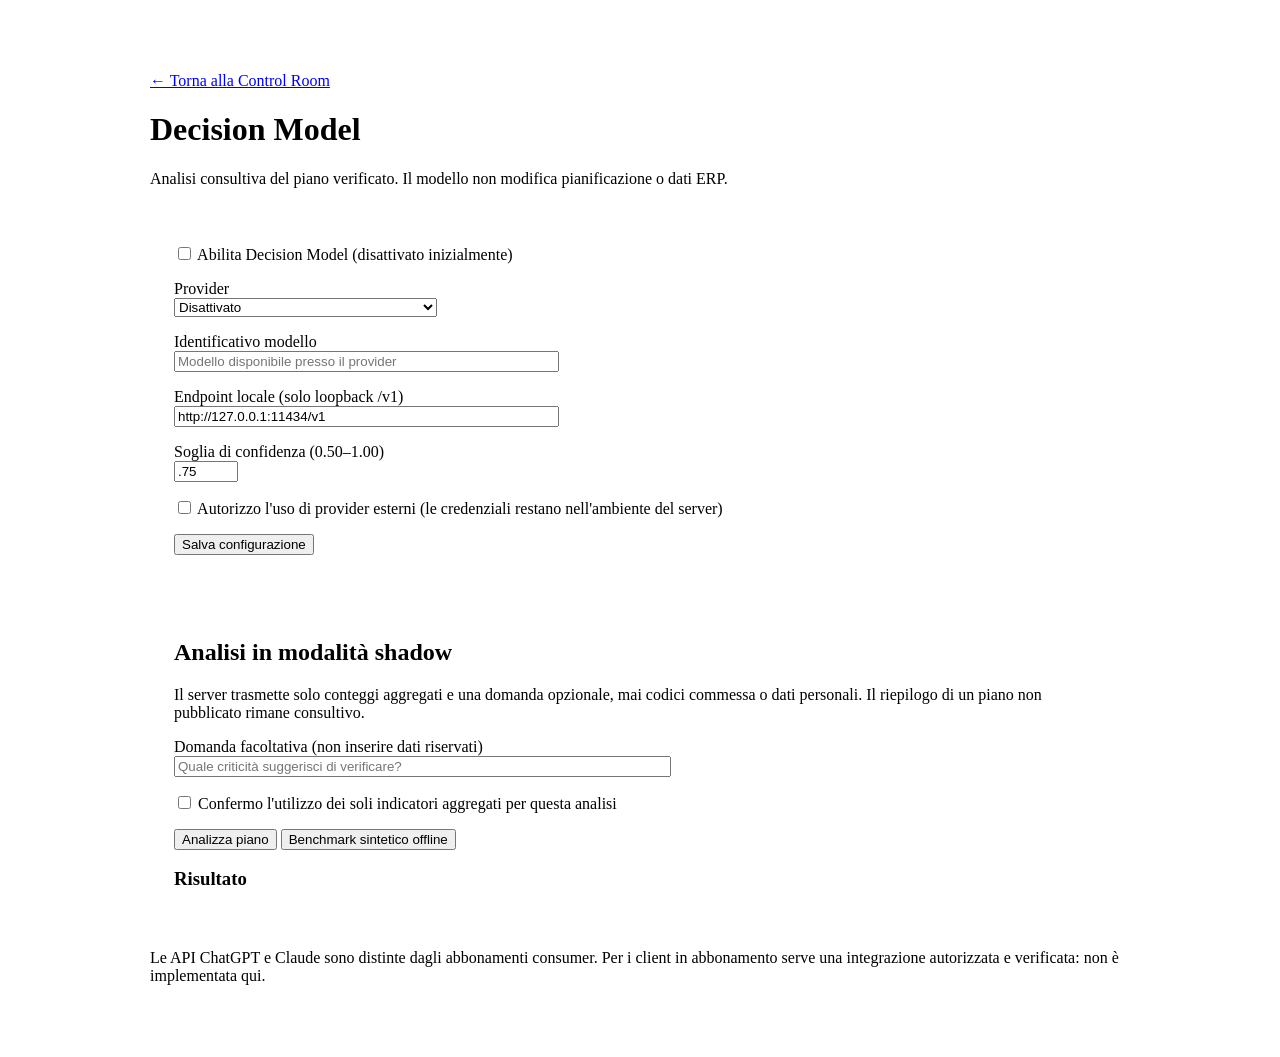
==== src/planning_factory/web/decision-model.html @ 1db57f5a "feat: add Decision Model settings and shadow analysis UI" ====
<!doctype html>
<html lang="it">
<head><meta charset="utf-8"><meta name="viewport" content="width=device-width,initial-scale=1">
<title>Planning Factory · Decision Model</title><link rel="stylesheet" href="/styles.css">
<script defer src="/decision-model.js"></script></head>
<body><main class="main" style="max-width:980px;margin:2rem auto;padding:1.5rem">
<p><a href="/">← Torna alla Control Room</a></p>
<h1>Decision Model</h1>
<p>Analisi consultiva del piano verificato. Il modello non modifica pianificazione o dati ERP.</p>
<section class="summary-section" style="padding:1.5rem">
<form id="decision-form">
<p><label><input id="enabled" type="checkbox"> Abilita Decision Model (disattivato inizialmente)</label></p>
<p><label for="provider">Provider</label><br><select id="provider">
<option value="disabled">Disattivato</option><option value="baseline">Baseline locale deterministica (senza AI)</option>
<option value="local">Ollama / OpenAI-compatible locale</option><option value="openrouter">OpenRouter Chat</option>
<option value="openai">OpenAI API</option><option value="anthropic">Anthropic API</option></select></p>
<p><label for="model">Identificativo modello</label><br><input id="model" maxlength="120" placeholder="Modello disponibile presso il provider" size="46"></p>
<p><label for="endpoint">Endpoint locale (solo loopback /v1)</label><br><input id="endpoint" size="46" value="http://127.0.0.1:11434/v1"></p>
<p><label for="threshold">Soglia di confidenza (0.50–1.00)</label><br><input id="threshold" type="number" min=".5" max="1" step=".01" value=".75"></p>
<p><label><input id="external_approved" type="checkbox"> Autorizzo l'uso di provider esterni (le credenziali restano nell'ambiente del server)</label></p>
<button class="btn btn-primary" type="submit">Salva configurazione</button>
</form></section>
<section class="summary-section" style="padding:1.5rem;margin-top:1rem">
<h2>Analisi in modalità shadow</h2>
<p>Il server trasmette solo conteggi aggregati e una domanda opzionale, mai codici commessa o dati personali. Il riepilogo di un piano non pubblicato rimane consultivo.</p>
<p><label for="question">Domanda facoltativa (non inserire dati riservati)</label><br><input id="question" maxlength="500" size="60" placeholder="Quale criticità suggerisci di verificare?"></p>
<p><label><input id="approved" type="checkbox"> Confermo l'utilizzo dei soli indicatori aggregati per questa analisi</label></p>
<button id="analyze" class="btn btn-primary" type="button">Analizza piano</button>
<button id="benchmark" class="btn btn-muted" type="button">Benchmark sintetico offline</button>
<h3>Risultato</h3><pre id="result" role="status" aria-live="polite" style="white-space:pre-wrap;overflow-wrap:anywhere"></pre>
</section>
<p>Le API ChatGPT e Claude sono distinte dagli abbonamenti consumer. Per i client in abbonamento serve una integrazione autorizzata e verificata: non è implementata qui.</p>
</main></body></html>
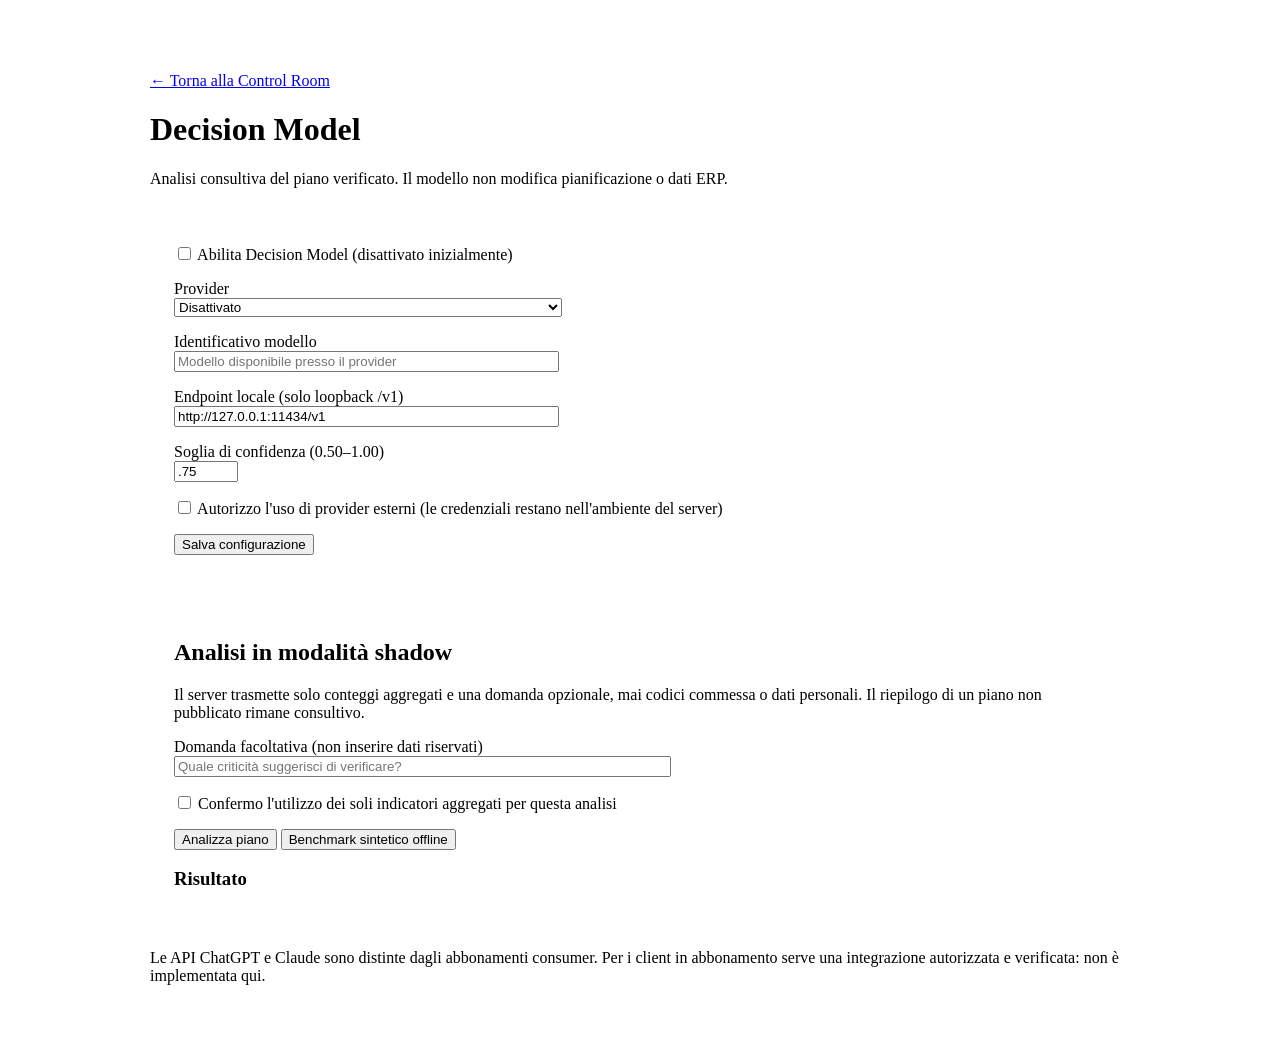
==== commit a6e6d649: "feat: expose native decision model providers in settings UI" ====
--- a/src/planning_factory/web/decision-model.html
+++ b/src/planning_factory/web/decision-model.html
@@ -12,7 +12,7 @@
 <p><label><input id="enabled" type="checkbox"> Abilita Decision Model (disattivato inizialmente)</label></p>
 <p><label for="provider">Provider</label><br><select id="provider">
 <option value="disabled">Disattivato</option><option value="baseline">Baseline locale deterministica (senza AI)</option>
-<option value="local">Ollama / OpenAI-compatible locale</option><option value="openrouter">OpenRouter Chat</option>
+<option value="local">Ollama / OpenAI-compatible locale</option><option value="openrouter_decisions">OpenRouter Decisions (ScaleDown / Jev / modelli compatibili)</option><option value="openai_decisions">OpenAI Decisions API (gpt-6-luna)</option><option value="openrouter">OpenRouter Chat</option>
 <option value="openai">OpenAI API</option><option value="anthropic">Anthropic API</option></select></p>
 <p><label for="model">Identificativo modello</label><br><input id="model" maxlength="120" placeholder="Modello disponibile presso il provider" size="46"></p>
 <p><label for="endpoint">Endpoint locale (solo loopback /v1)</label><br><input id="endpoint" size="46" value="http://127.0.0.1:11434/v1"></p>
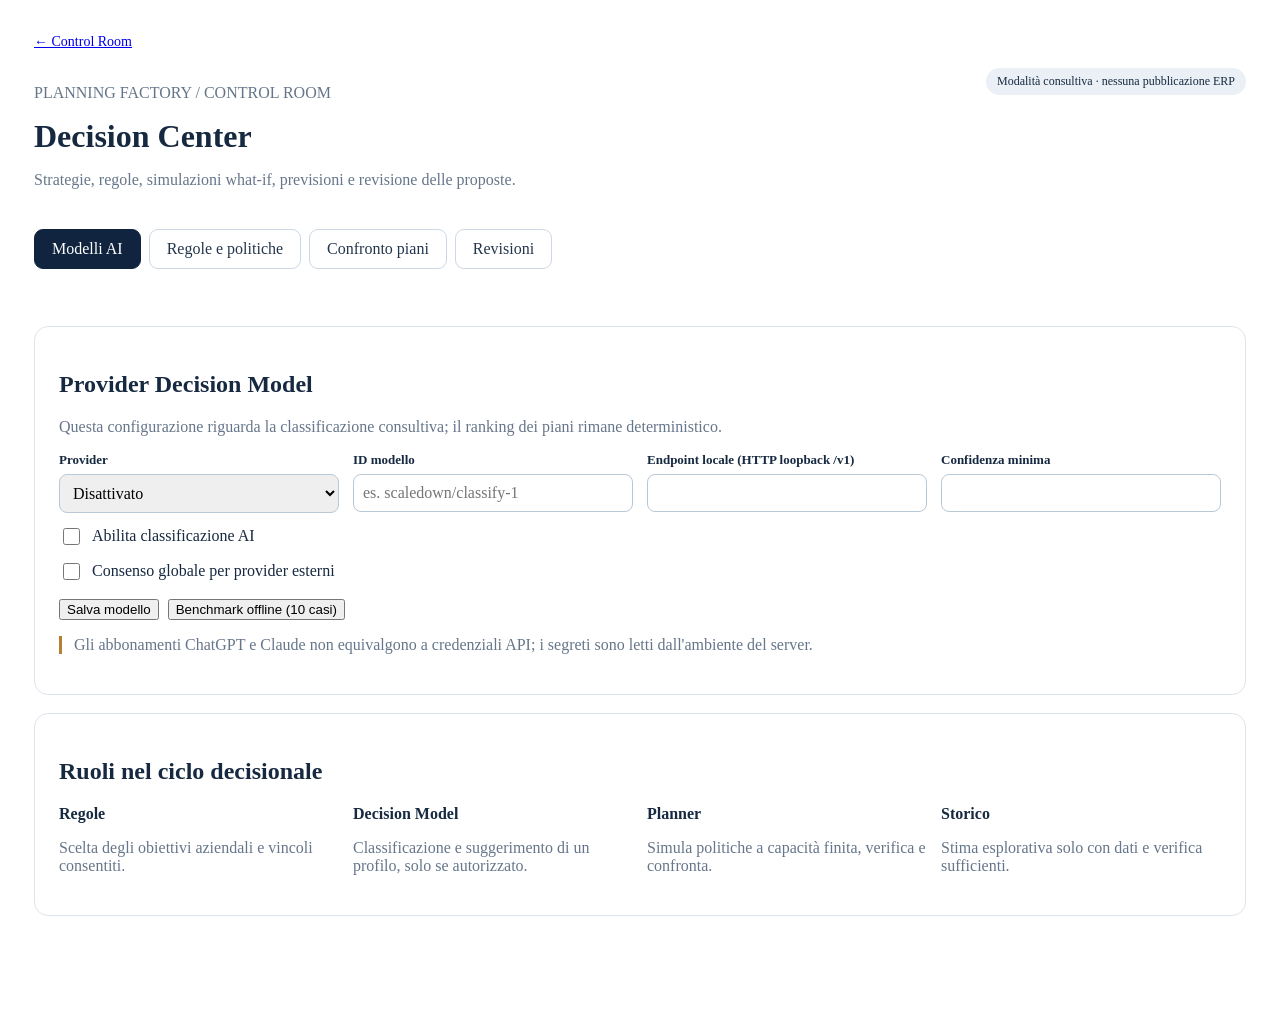
==== commit 36e61492: "feat: full Decision Center UI for providers, rules, what-if comparisons and approvals" ====
--- a/src/planning_factory/web/decision-model.html
+++ b/src/planning_factory/web/decision-model.html
@@ -1,33 +1,102 @@
 <!doctype html>
-<html lang="it">
-<head><meta charset="utf-8"><meta name="viewport" content="width=device-width,initial-scale=1">
-<title>Planning Factory · Decision Model</title><link rel="stylesheet" href="/styles.css">
-<script defer src="/decision-model.js"></script></head>
-<body><main class="main" style="max-width:980px;margin:2rem auto;padding:1.5rem">
-<p><a href="/">← Torna alla Control Room</a></p>
-<h1>Decision Model</h1>
-<p>Analisi consultiva del piano verificato. Il modello non modifica pianificazione o dati ERP.</p>
-<section class="summary-section" style="padding:1.5rem">
-<form id="decision-form">
-<p><label><input id="enabled" type="checkbox"> Abilita Decision Model (disattivato inizialmente)</label></p>
-<p><label for="provider">Provider</label><br><select id="provider">
-<option value="disabled">Disattivato</option><option value="baseline">Baseline locale deterministica (senza AI)</option>
-<option value="local">Ollama / OpenAI-compatible locale</option><option value="openrouter_decisions">OpenRouter Decisions (ScaleDown / Jev / modelli compatibili)</option><option value="openai_decisions">OpenAI Decisions API (gpt-6-luna)</option><option value="openrouter">OpenRouter Chat</option>
-<option value="openai">OpenAI API</option><option value="anthropic">Anthropic API</option></select></p>
-<p><label for="model">Identificativo modello</label><br><input id="model" maxlength="120" placeholder="Modello disponibile presso il provider" size="46"></p>
-<p><label for="endpoint">Endpoint locale (solo loopback /v1)</label><br><input id="endpoint" size="46" value="http://127.0.0.1:11434/v1"></p>
-<p><label for="threshold">Soglia di confidenza (0.50–1.00)</label><br><input id="threshold" type="number" min=".5" max="1" step=".01" value=".75"></p>
-<p><label><input id="external_approved" type="checkbox"> Autorizzo l'uso di provider esterni (le credenziali restano nell'ambiente del server)</label></p>
-<button class="btn btn-primary" type="submit">Salva configurazione</button>
-</form></section>
-<section class="summary-section" style="padding:1.5rem;margin-top:1rem">
-<h2>Analisi in modalità shadow</h2>
-<p>Il server trasmette solo conteggi aggregati e una domanda opzionale, mai codici commessa o dati personali. Il riepilogo di un piano non pubblicato rimane consultivo.</p>
-<p><label for="question">Domanda facoltativa (non inserire dati riservati)</label><br><input id="question" maxlength="500" size="60" placeholder="Quale criticità suggerisci di verificare?"></p>
-<p><label><input id="approved" type="checkbox"> Confermo l'utilizzo dei soli indicatori aggregati per questa analisi</label></p>
-<button id="analyze" class="btn btn-primary" type="button">Analizza piano</button>
-<button id="benchmark" class="btn btn-muted" type="button">Benchmark sintetico offline</button>
-<h3>Risultato</h3><pre id="result" role="status" aria-live="polite" style="white-space:pre-wrap;overflow-wrap:anywhere"></pre>
+<html lang="it"><head><meta charset="utf-8"><meta name="viewport" content="width=device-width,initial-scale=1">
+<meta name="theme-color" content="#102440"><title>Planning Factory · Decision Center</title>
+<link rel="stylesheet" href="/styles.css"><script defer src="/decision-model.js"></script>
+<style>
+.dc-shell{max-width:1240px;margin:0 auto;padding:24px 26px 70px;color:var(--text,#162941)}
+.dc-back{display:inline-block;margin-bottom:18px;font-size:14px}
+.dc-header{display:flex;justify-content:space-between;gap:16px;flex-wrap:wrap;align-items:start}
+.dc-header h1{margin:.2em 0}.dc-muted{color:#66768a}.dc-tabs{display:flex;gap:8px;flex-wrap:wrap;margin:24px 0}
+.dc-tab{border:1px solid #ccd8e3;background:white;color:#24364c;border-radius:9px;padding:10px 17px;cursor:pointer;font:inherit}
+.dc-tab[aria-selected=true]{background:#102440;color:white;border-color:#102440}
+.dc-pane[hidden]{display:none!important}.dc-card{border:1px solid #dde5eb;background:#fff;padding:24px;border-radius:14px;margin-bottom:18px}
+.dc-grid{display:grid;grid-template-columns:repeat(auto-fit,minmax(230px,1fr));gap:14px}
+.dc-grid label,.dc-field label{display:block;font-weight:600;font-size:13px;margin-bottom:6px}
+.dc-field{min-width:0}.dc-field input,.dc-field select,.dc-field textarea,.dc-grid input,.dc-grid select{width:100%;box-sizing:border-box;max-width:100%;padding:9px;border:1px solid #b9c8d5;border-radius:8px;font:inherit}
+.dc-check{display:flex;align-items:center;gap:9px;margin:12px 0}.dc-check input{width:17px;height:17px}
+.dc-actions{display:flex;gap:9px;flex-wrap:wrap;margin:16px 0}
+.dc-table{width:100%;border-collapse:collapse;font-size:13px}.dc-table td,.dc-table th{padding:9px;border-bottom:1px solid #e2e8ef;text-align:left}
+.dc-table select,.dc-table input{width:100%;min-width:70px;box-sizing:border-box;padding:7px}
+.dc-badge{display:inline-block;border-radius:100px;background:#eaf0f5;padding:6px 11px;font-size:12px}
+.dc-output{white-space:pre-wrap;overflow-wrap:anywhere;background:#f3f6f9;border-radius:10px;padding:13px;font-size:13px}
+.dc-kpis{display:grid;grid-template-columns:repeat(auto-fit,minmax(155px,1fr));gap:9px;margin:13px 0}
+.dc-kpi{padding:13px;background:#f2f6fa;border-radius:10px}.dc-kpi strong{display:block;font-size:19px}
+.dc-policy{display:grid;grid-template-columns:repeat(auto-fit,minmax(170px,1fr));gap:9px}
+.dc-policy label{padding:10px;border:1px solid #dbe4ed;border-radius:9px}
+.dc-status{min-height:24px;color:#315974;margin:9px 0}.dc-warning{border-left:3px solid #b38035;padding-left:12px}
+.dc-scroll{overflow-x:auto}@media(max-width:650px){.dc-shell{padding:15px}.dc-card{padding:15px}}
+</style></head>
+<body><main class="dc-shell" id="main">
+<a class="dc-back" href="/">← Control Room</a>
+<div class="dc-header"><div><p class="dc-muted">PLANNING FACTORY / CONTROL ROOM</p><h1>Decision Center</h1>
+<p class="dc-muted">Strategie, regole, simulazioni what-if, previsioni e revisione delle proposte.</p></div>
+<span class="dc-badge">Modalità consultiva · nessuna pubblicazione ERP</span></div>
+<nav class="dc-tabs" role="tablist" aria-label="Sezioni Decision Center">
+<button class="dc-tab" data-tab="models" role="tab" aria-selected="true">Modelli AI</button>
+<button class="dc-tab" data-tab="policies" role="tab" aria-selected="false">Regole e politiche</button>
+<button class="dc-tab" data-tab="simulations" role="tab" aria-selected="false">Confronto piani</button>
+<button class="dc-tab" data-tab="reviews" role="tab" aria-selected="false">Revisioni</button>
+</nav>
+<div id="dc-notice" class="dc-status" role="status" aria-live="polite"></div>
+<section class="dc-pane" id="pane-models" role="tabpanel">
+<div class="dc-card"><h2>Provider Decision Model</h2>
+<p class="dc-muted">Questa configurazione riguarda la classificazione consultiva; il ranking dei piani rimane deterministico.</p>
+<form id="decision-form"><div class="dc-grid">
+<div class="dc-field"><label for="provider">Provider</label><select id="provider">
+<option value="disabled">Disattivato</option><option value="baseline">Baseline deterministica</option>
+<option value="local">Ollama / compatibile OpenAI locale</option><option value="local_decisions">System One locale</option>
+<option value="openrouter_decisions">OpenRouter Decisions (ScaleDown)</option><option value="openai_decisions">OpenAI Decisions</option>
+<option value="openrouter">OpenRouter Chat</option><option value="openai">OpenAI API</option><option value="anthropic">Anthropic API</option>
+</select></div>
+<div class="dc-field"><label for="model">ID modello</label><input id="model" maxlength="120" placeholder="es. scaledown/classify-1"></div>
+<div class="dc-field"><label for="endpoint">Endpoint locale (HTTP loopback /v1)</label><input id="endpoint" maxlength="256"></div>
+<div class="dc-field"><label for="threshold">Confidenza minima</label><input id="threshold" type="number" min=".5" max="1" step=".01"></div>
+</div>
+<label class="dc-check"><input id="enabled" type="checkbox"> Abilita classificazione AI</label>
+<label class="dc-check"><input id="external_approved" type="checkbox"> Consenso globale per provider esterni</label>
+<div class="dc-actions"><button class="btn btn-primary" type="submit">Salva modello</button>
+<button id="benchmark" class="btn btn-muted" type="button">Benchmark offline (10 casi)</button></div>
+</form><p class="dc-warning dc-muted">Gli abbonamenti ChatGPT e Claude non equivalgono a credenziali API; i segreti sono letti dall'ambiente del server.</p>
+<pre id="benchmark-result" class="dc-output" hidden></pre>
+</div>
+<div class="dc-card"><h2>Ruoli nel ciclo decisionale</h2><div class="dc-grid">
+<div><strong>Regole</strong><p class="dc-muted">Scelta degli obiettivi aziendali e vincoli consentiti.</p></div>
+<div><strong>Decision Model</strong><p class="dc-muted">Classificazione e suggerimento di un profilo, solo se autorizzato.</p></div>
+<div><strong>Planner</strong><p class="dc-muted">Simula politiche a capacità finita, verifica e confronta.</p></div>
+<div><strong>Storico</strong><p class="dc-muted">Stima esplorativa solo con dati e verifica sufficienti.</p></div>
+</div></div>
 </section>
-<p>Le API ChatGPT e Claude sono distinte dagli abbonamenti consumer. Per i client in abbonamento serve una integrazione autorizzata e verificata: non è implementata qui.</p>
+<section class="dc-pane" id="pane-policies" role="tabpanel" hidden>
+<div class="dc-card"><h2>Politiche decisionali</h2>
+<p class="dc-muted">Le decisioni sono tipizzate e limitate. La prima politica deve rimanere quella baseline.</p>
+<form id="rules-form"><div class="dc-grid">
+<div class="dc-field"><label for="profile">Obiettivo predefinito</label><select id="profile">
+<option value="balanced">Bilanciamento generale</option><option value="delivery">Riduci ritardi</option><option value="stability">Stabilità del piano</option></select></div>
+<div class="dc-field"><label for="max_candidates">Max politiche da simulare</label><input id="max_candidates" type="number" min="1" max="7"></div>
+<div class="dc-field"><label for="max_seconds">Budget di tempo (s)</label><input id="max_seconds" type="number" min="1" max="120"></div>
+<div class="dc-field"><label for="local_search_budget">Ricerca locale (0–64 prove)</label><input id="local_search_budget" type="number" min="0" max="64"></div>
+<div class="dc-field"><label for="risk_threshold_hours">Soglia ritardo (h)</label><input id="risk_threshold_hours" type="number" min="1" max="720"></div>
+<div class="dc-field"><label for="capacity_threshold_pct">Soglia carico (%)</label><input id="capacity_threshold_pct" type="number" min="1" max="100"></div>
+<div class="dc-field"><label for="min_historical_samples">Campioni storici minimi</label><input id="min_historical_samples" type="number" min="20" max="10000"></div>
+</div>
+<label class="dc-check"><input id="use_ai_advice" type="checkbox"> Consenti al Decision Model di suggerire un profilo (solo con approvazione)</label>
+<h3>Politiche candidate</h3><div id="policies-list" class="dc-policy"></div>
+<h3>Tabella di decisione</h3><p class="dc-muted">Le regole sono applicate in ordine: la prima condizione verificata prevale. Nessun codice eseguibile.</p>
+<div class="dc-scroll"><table class="dc-table"><thead><tr><th>Nome</th><th>Indicatore</th><th>Operatore</th><th>Soglia</th><th>Profilo</th><th></th></tr></thead><tbody id="rules-rows"></tbody></table></div>
+<div class="dc-actions"><button id="add-rule" class="btn btn-muted" type="button">+ Aggiungi regola</button>
+<button class="btn btn-primary" type="submit">Salva politiche</button></div>
+</form></div></section>
+<section class="dc-pane" id="pane-simulations" role="tabpanel" hidden>
+<div class="dc-card"><h2>Confronto delle alternative</h2>
+<p class="dc-muted">Il sistema ricalcola un piano baseline, prova le politiche ammesse e verifica indipendentemente ogni alternativa. Il risultato non viene applicato.</p>
+<label class="dc-check"><input id="ai_approved" type="checkbox"> Autorizzo questa specifica analisi AI sugli indicatori aggregati, se prevista dalle regole</label>
+<div class="dc-actions"><button id="run-comparison" class="btn btn-primary" type="button">Genera e confronta i piani</button></div>
+<div id="comparison" aria-live="polite"></div>
+</div></section>
+<section class="dc-pane" id="pane-reviews" role="tabpanel" hidden>
+<div class="dc-card"><h2>Registro revisioni</h2>
+<p class="dc-muted">Le approvazioni sono registrate solo in secure-web: un'approvazione non pubblica né modifica il piano.</p>
+<button id="refresh-reviews" class="btn btn-muted" type="button">Aggiorna registro</button>
+<div id="reviews-result" class="dc-scroll"></div>
+</div></section>
 </main></body></html>
